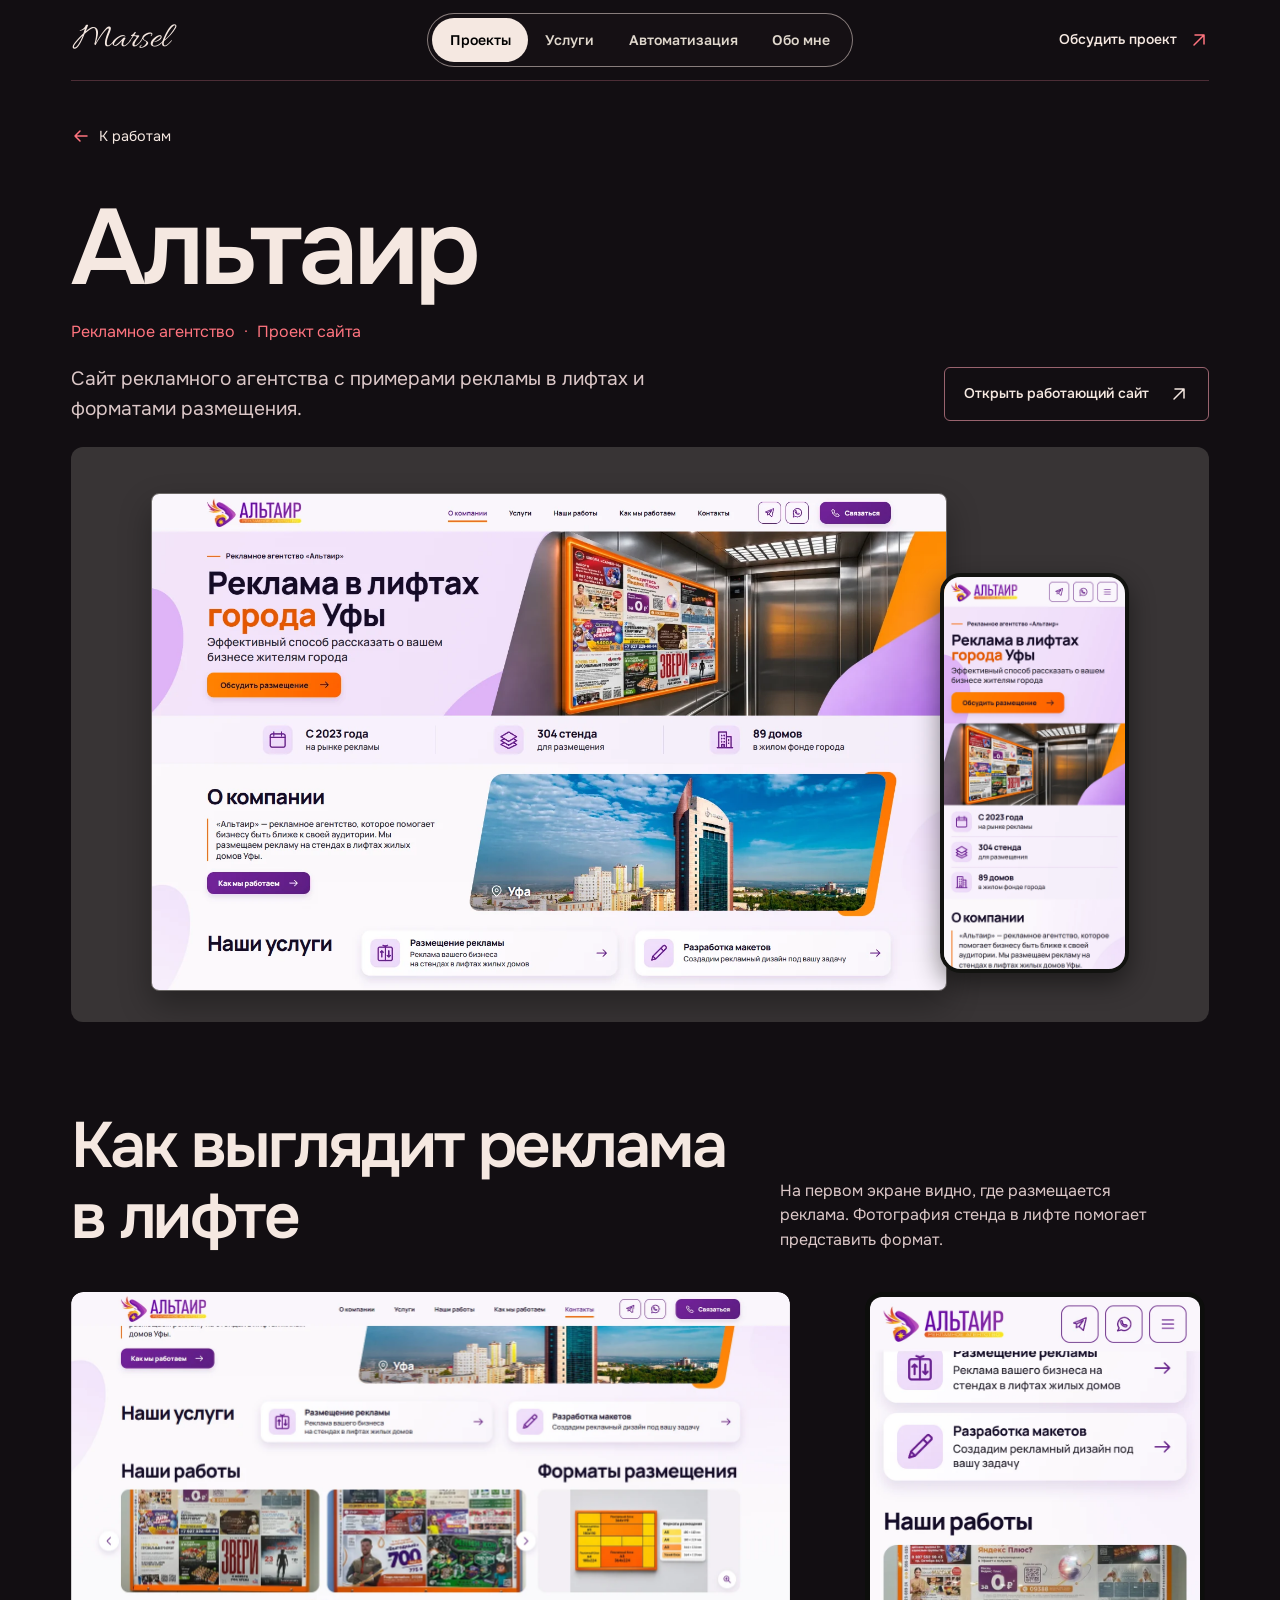
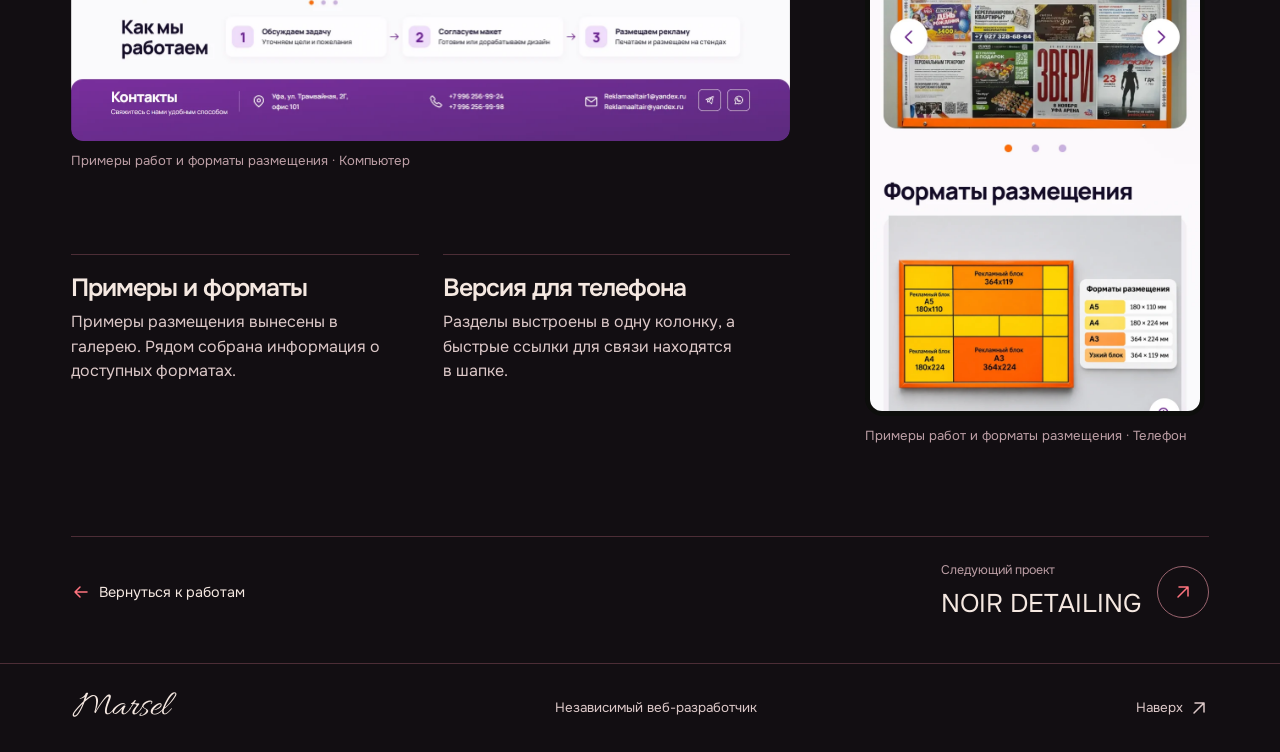
==== projects/altair/index.html @ 06cad4e3 "Publish Marsel site" ====
<!doctype html>
<html lang="ru" data-type="service">
<head>
  <meta charset="utf-8">
  <meta name="viewport" content="width=device-width, initial-scale=1">
  <title>Альтаир — проект Marsel</title>
  <meta name="description" content="Сайт рекламного агентства с примерами рекламы в лифтах и форматами размещения.">
  <meta name="theme-color" content="#120e12">
  <meta name="page-type" content="service">
  <meta name="site-kind" content="other">
  <meta property="og:type" content="website">
  <meta property="og:locale" content="ru_RU">
  <meta property="og:site_name" content="Marsel">
  <meta property="og:title" content="Альтаир — проект Marsel">
  <meta property="og:description" content="Сайт рекламного агентства с примерами рекламы в лифтах и форматами размещения.">
  <meta property="og:image" content="https://kitvkissssa-ops.github.io/marsel-site/media/altair-share.jpg">
  <meta property="og:image:width" content="1200">
  <meta property="og:image:height" content="750">
  <meta property="og:image:alt" content="Альтаир — главный экран сайта">
  <link rel="canonical" href="https://kitvkissssa-ops.github.io/marsel-site/projects/altair/"><meta property="og:url" content="https://kitvkissssa-ops.github.io/marsel-site/projects/altair/">
  <link rel="icon" type="image/svg+xml" href="../../favicon.svg">
  <link rel="preload" href="../../fonts/allura-marsel.woff2" as="font" type="font/woff2" crossorigin>
  <link rel="preload" href="../../fonts/onest-cyrillic.woff2" as="font" type="font/woff2" crossorigin>
  <link rel="stylesheet" href="../../styles.css">
  
  <script type="module" src="../../interaction.mjs"></script>
</head>
<body class="inner-page">
  
  <a class="skip" href="#main">К содержанию</a>
  <header class="site-header" id="top"><div class="wrap header-inner">
    <a class="brand" href="../../" translate="no">Marsel</a>
    <nav class="site-nav" id="site-nav" aria-label="Разделы сайта">
      <a href="../../#work" aria-current="location">Проекты</a><a href="../../#services">Услуги</a><a href="../../#automation">Автоматизация</a><a href="../../#about">Обо мне</a>
    </nav>
    <div class="header-actions"><a class="header-contact" href="https://t.me/mars_codex" target="_blank" rel="noopener noreferrer">Обсудить проект <svg viewBox="0 0 20 20" width="20" height="20" fill="none" stroke="currentColor" stroke-width="1.5" stroke-linecap="round" stroke-linejoin="round" aria-hidden="true"><path d="M5 15 15 5M6 5h9v9"/></svg></a></div>
  </div></header>
  <main class="project-page" id="main" tabindex="-1"><div class="wrap project-intro">
    <a class="text-link back-link" href="../../#altair"><svg viewBox="0 0 20 20" width="20" height="20" fill="none" stroke="currentColor" stroke-width="1.5" stroke-linecap="round" stroke-linejoin="round" aria-hidden="true"><path d="M16 10H4m5-5-5 5 5 5"/></svg> К работам</a>
    <div class="project-heading"><h1>Альтаир</h1><p>Рекламное агентство <span>·</span> Проект сайта</p></div>
    <div class="project-lede"><p>Сайт рекламного агентства с примерами рекламы в лифтах и форматами размещения.</p><a class="button button--outline" href="https://altair-preview-5y80oz63a-gpt-b7ef.vercel.app/" target="_blank" rel="noopener noreferrer">Открыть работающий сайт <svg viewBox="0 0 20 20" width="20" height="20" fill="none" stroke="currentColor" stroke-width="1.5" stroke-linecap="round" stroke-linejoin="round" aria-hidden="true"><path d="M5 15 15 5M6 5h9v9"/></svg></a></div>
    <div class="work-media work-media--inset project-cover" data-reveal>
    <div class="work-display"><div class="work-screen" data-project-screen="altair"><img src="../../media/altair-desktop.webp" srcset="../../media/altair-desktop-small.webp 720w, ../../media/altair-desktop.webp 1440w" sizes="(max-width: 620px) 80vw, (max-width: 960px) 68vw, 1040px" width="1440" height="900" alt="Альтаир — главный экран, версия для компьютера" fetchpriority="high" decoding="async"></div></div>
    <div class="work-phone"><img src="../../media/altair-mobile.webp" width="780" height="1688" alt="Альтаир — главный экран, версия для телефона" loading="lazy" decoding="async"></div>
  </div></div>
    <section class="wrap section case-body case-body--inset" aria-labelledby="case-title">
      <div class="case-story" data-reveal><h2 id="case-title">Как выглядит реклама в лифте</h2><p>На первом экране видно, где размещается реклама. Фотография стенда в лифте помогает представить формат.</p></div>
      <figure class="case-desktop" data-reveal><div class="case-image"><img src="../../media/altair-desktop-section.webp" width="1440" height="900" alt="Альтаир — примеры работ и форматы размещения, версия для компьютера" loading="lazy" decoding="async"></div><figcaption>Примеры работ и форматы размещения · Компьютер</figcaption></figure>
      <div class="case-notes"><div class="case-detail" data-reveal><h3>Примеры и форматы</h3><p>Примеры размещения вынесены в галерею. Рядом собрана информация о доступных форматах.</p></div><div class="case-detail" data-reveal><h3>Версия для телефона</h3><p>Разделы выстроены в одну колонку, а быстрые ссылки для связи находятся в шапке.</p></div></div>
      <figure class="case-phone" data-reveal><div class="case-image"><img src="../../media/altair-mobile-section.webp" width="780" height="1688" alt="Альтаир — примеры работ и форматы размещения, версия для телефона" loading="lazy" decoding="async"></div><figcaption>Примеры работ и форматы размещения · Телефон</figcaption></figure>
    </section>
    
    <div class="wrap project-nav"><a class="text-link" href="../../#altair"><svg viewBox="0 0 20 20" width="20" height="20" fill="none" stroke="currentColor" stroke-width="1.5" stroke-linecap="round" stroke-linejoin="round" aria-hidden="true"><path d="M16 10H4m5-5-5 5 5 5"/></svg> Вернуться к работам</a><a class="next-project" href="../noir-detailing/"><span><small>Следующий проект</small>NOIR DETAILING</span><span class="circle-icon"><svg viewBox="0 0 20 20" width="20" height="20" fill="none" stroke="currentColor" stroke-width="1.5" stroke-linecap="round" stroke-linejoin="round" aria-hidden="true"><path d="M5 15 15 5M6 5h9v9"/></svg></span></a></div>
    </main>
  <footer class="site-footer"><div class="wrap footer-inner"><a class="brand" href="../../" translate="no">Marsel</a><span>Независимый веб-разработчик</span><a href="#top">Наверх <svg viewBox="0 0 20 20" width="20" height="20" fill="none" stroke="currentColor" stroke-width="1.5" stroke-linecap="round" stroke-linejoin="round" aria-hidden="true"><path d="M5 15 15 5M6 5h9v9"/></svg></a></div></footer>
</body>
</html>
---- styles.css ----
@font-face {
  font-family: Onest;
  src: url('./fonts/onest-cyrillic.woff2') format('woff2');
  font-weight: 400 800;
  font-display: swap;
  unicode-range: U+0301, U+0400-045F, U+0490-0491, U+04B0-04B1, U+2116;
}
@font-face {
  font-family: Onest;
  src: url('./fonts/onest-latin.woff2') format('woff2');
  font-weight: 400 800;
  font-display: swap;
  unicode-range: U+0000-00FF, U+0131, U+0152-0153, U+02BB-02BC, U+02C6, U+02DA, U+02DC, U+0304, U+0308, U+0329, U+2000-206F, U+20A0-20BF, U+2113, U+2122, U+2191, U+2193, U+2212, U+2215, U+FEFF, U+FFFD;
}

@font-face {
  font-family: Allura;
  src: url('./fonts/allura-marsel.woff2') format('woff2');
  font-weight: 400;
  font-display: swap;
}

@font-face {
  font-family: 'Golos Text';
  src: url('./fonts/golos-text-cyrillic.woff2') format('woff2');
  font-weight: 400 700;
  font-display: swap;
  unicode-range: U+0301, U+0400-045F, U+0490-0491, U+04B0-04B1, U+2116;
}
@font-face {
  font-family: 'Golos Text';
  src: url('./fonts/golos-text-latin.woff2') format('woff2');
  font-weight: 400 700;
  font-display: swap;
  unicode-range: U+0000-00FF, U+0131, U+0152-0153, U+02BB-02BC, U+02C6, U+02DA, U+02DC, U+0304, U+0308, U+0329, U+2000-206F, U+20AC, U+2122, U+2191, U+2193, U+2212, U+2215, U+FEFF, U+FFFD;
}
@font-face {
  font-family: 'Golos Text';
  src: url('./fonts/golos-text-ruble.woff2') format('woff2');
  font-weight: 400 700;
  font-display: swap;
  unicode-range: U+20BD;
}

:root {
  color-scheme: dark;
  --ground: #120e12;
  --surface: #21131a;
  --ink: #f5e8e1;
  --muted: #dcc8c8;
  --quiet: #bd9fa6;
  --accent: #ff747f;
  --accent-light: #ffa0a7;
  --line: #4c2d36;
  --control-line: #99636e;
  --edge: clamp(20px, 5.56vw, 88px);
  --section: clamp(72px, 9vw, 144px);
  --radius: 12px;
  --ease: cubic-bezier(.18, .74, .24, 1);
  --heading: clamp(2.5rem, 6vw, 5.75rem);
  background: var(--ground);
  color: var(--ink);
  font: 400 100%/1.53 Onest, system-ui, sans-serif;
  scrollbar-color: #99636e var(--ground);
}

*, *::before, *::after { box-sizing: border-box; }
html { scroll-behavior: smooth; }
[id] { scroll-margin-top: 24px; }
body, h1, h2, h3, p, figure, ul, ol { margin: 0; }
img { display: block; width: 100%; height: auto; }
a { color: inherit; text-decoration: none; text-underline-offset: .24em; }
a, button, label, summary { -webkit-tap-highlight-color: #ff747f29; touch-action: manipulation; }
button { color: inherit; font: inherit; }
svg { flex: none; vertical-align: middle; }
h1, h2, h3 { line-height: 1.1; font-weight: 600; letter-spacing: -.04em; text-wrap: balance; }
h2 { font-size: var(--heading); }
p { text-wrap: pretty; }
::selection { background: var(--accent); color: var(--ground); }
:focus-visible { outline: 2px solid var(--accent); outline-offset: 5px; }
summary::-webkit-details-marker { display: none; }
summary { list-style: none; }
.wrap { width: min(100% - var(--edge) * 2, 1464px); margin-inline: auto; }
.section { padding-block: var(--section); }
.sr-only { position: absolute; width: 1px; height: 1px; margin: -1px; padding: 0; overflow: hidden; clip-path: inset(50%); white-space: nowrap; border: 0; }
.skip { position: fixed; top: 12px; left: 12px; z-index: 10; padding: 12px 16px; background: var(--accent); color: var(--ground); opacity: 0; pointer-events: none; transform: translateY(-150%); }
.skip:focus { opacity: 1; pointer-events: auto; transform: none; }

.site-header { position: relative; z-index: 2; }
.header-inner { min-height: 81px; display: grid; grid-template-columns: 1fr auto 1fr; align-items: center; gap: 24px; border-bottom: 1px solid var(--line); }
.brand, .signature { font-family: Allura, 'Segoe Script', cursive; font-weight: 400; line-height: 1; }
.brand { display: inline-flex; align-items: center; width: fit-content; min-height: 44px; padding-inline: 2px 6px; font-size: 2.25rem; white-space: nowrap; }
.site-nav { position: relative; isolation: isolate; display: flex; justify-self: center; max-width: 100%; padding: 4px; border: 1px solid #e7d7d28c; border-radius: 999px; background: #151014; font: 550 .875rem/1 'Golos Text', system-ui, sans-serif; }
.site-nav::before { content: ''; position: absolute; inset: 4px auto 4px 0; width: var(--slide-width, 0px); border-radius: inherit; background: var(--ink); pointer-events: none; transform: translateX(var(--slide-x, 0px)); }
.site-nav[data-sliding]::before { transition: transform .24s var(--ease), width .24s var(--ease); }
.site-nav a { position: relative; display: flex; align-items: center; justify-content: center; min-height: 44px; padding-inline: clamp(12px, 1.35vw, 20px); border-radius: 999px; color: var(--ink); white-space: nowrap; }
.site-nav[data-sliding] a { mix-blend-mode: difference; }
.site-nav:not([data-sliding]) a[aria-current] { color: var(--ground); background: var(--ink); }
.site-nav a:focus-visible { outline-offset: -2px; }
.text-link:hover, .footer-inner > a:last-child:hover { color: var(--accent); }
.header-actions { justify-self: end; display: flex; align-items: center; gap: 12px; }
.header-contact { display: inline-flex; align-items: center; gap: 12px; min-height: 44px; font-size: .875rem; font-weight: 550; white-space: nowrap; }
.header-contact svg { color: var(--accent); }
.header-contact:hover { text-decoration: underline; }

.button { display: inline-flex; min-height: 54px; justify-content: center; align-items: center; gap: 20px; padding: 12px 19px; border: 1px solid var(--control-line); border-radius: 6px; color: var(--ink); font-weight: 550; font-size: .875rem; text-align: center; cursor: pointer; transition: color .2s, border-color .2s, background-color .2s; }
.button svg { transition: transform .25s var(--ease); }
.button:hover svg { transform: translate(2px, -2px); }
.button--outline:hover { border-color: var(--accent); color: var(--accent); background: #ffffff06; }
.button--solid { background: var(--accent); color: var(--ground); border-color: var(--accent); }
.button--solid:hover { background: var(--accent-light); border-color: var(--accent-light); }

.section-head { display: grid; grid-template-columns: minmax(0, 1fr) minmax(0, 360px); gap: 24px 48px; align-items: end; margin-bottom: clamp(28px, 4.5vw, 64px); }
.section-head p { max-width: 43ch; color: var(--muted); padding-bottom: 4px; }
.work-card { min-width: 0; }
.work-frame { display: grid; gap: 24px; }
.work-media { position: relative; aspect-ratio: 1.98; overflow: clip; border-radius: var(--radius); background: #2c3025; }
.work-media--offset { background: #372d25; }
.work-media--inset { background: #383435; }
.work-display, .work-phone { position: absolute; overflow: hidden; border: 1px solid #f2f0e847; transition: transform .65s var(--ease); }
.work-display { width: 74%; top: 5%; left: 6%; border-radius: 8px; box-shadow: 0 14px 32px #0005; }
.work-screen { overflow: clip; }
.work-display img { transition: transform .65s var(--ease); }
.work-phone { width: 16.6%; top: 22%; right: 6%; border: clamp(2px, .38vw, 6px) solid #121310; border-radius: clamp(7px, 1.6vw, 24px); box-shadow: 0 10px 26px #0007; }
.work-media--offset .work-display { right: 6%; left: auto; }
.work-media--offset .work-phone { left: 6%; right: auto; top: 24%; }
.work-media--inset .work-display { width: 70%; left: 7%; top: 8%; }
.work-media--inset .work-phone { right: 7%; }
.work-info { display: grid; grid-template-columns: minmax(0, 1.3fr) minmax(0, 1fr) auto; gap: 24px; align-items: center; padding-top: 16px; border-top: 1px solid var(--line); }
.work-title { min-width: 0; }
.work-title h3 { font-size: clamp(2rem, 3.8vw, 4.2rem); margin-top: 4px; text-wrap: initial; }
.work-title p:first-child { font-size: .84rem; color: var(--quiet); }
.work-title p:first-child span, .project-heading p span { margin-inline: 5px; color: var(--accent); }
.work-summary { max-width: 42ch; color: var(--muted); }
.work-actions { display: grid; justify-items: end; gap: 4px; }
.work-actions .button, .work-case { min-height: 44px; gap: 8px; padding: 8px 12px; font-size: .84rem; white-space: nowrap; }
.work-actions .button { border-radius: 999px; }
.work-case { display: inline-flex; align-items: center; color: var(--muted); }
.work-actions svg { width: 16px; height: 16px; }
@media (hover: hover) and (pointer: fine) {
  .work-window:hover .work-display img { transform: scale(1.024); }
  .work-case:hover { color: var(--accent); text-decoration: underline; }
}
.circle-icon { display: grid; place-items: center; width: 52px; height: 52px; flex: none; border: 1px solid var(--control-line); border-radius: 50%; color: var(--accent); transition: background-color .22s, color .22s, border-color .22s; }
.next-project:hover .circle-icon { background: var(--accent); border-color: var(--accent); color: var(--ground); }

.work .work-media { background: none; border-radius: 0; aspect-ratio: 2 / 1; }
.work .work-display { width: 80%; inset: 0 auto auto 0; border: 1px solid var(--control-line); border-radius: 0; box-shadow: none; }
.work .work-phone { width: 17%; top: 15%; right: 2%; box-shadow: none; border-color: var(--surface); }
.work-display--single, .work .work-display--single { position: relative; inset: auto; width: 100%; }
.work-display--single img { width: 100%; height: auto; }
.work .work-media--offset .work-display { left: auto; right: 0; }
.work .work-media--offset .work-phone { left: 2%; right: auto; }
.work .work-media--inset .work-display { width: 78%; left: 4%; top: 0; }
.work .work-media--inset .work-phone { top: 18%; right: 0; }

.editorial-title {
  font-family: var(--display-serif, Georgia, serif);
  font-weight: 500;
  font-size: clamp(3rem, 6.6vw, 6rem);
  line-height: 1;
  letter-spacing: -.035em;
}

.about { background: linear-gradient(var(--surface), var(--ground)); padding-block: clamp(56px, 7.5vw, 108px); }
.about-inner { display: grid; grid-template-columns: minmax(0, 1.1fr) minmax(0, 1fr); gap: clamp(32px, 7vw, 104px); align-items: start; }
.about-inner .editorial-title { max-width: 12ch; }
.about-copy p:first-child { font-size: clamp(1.15rem, 1.85vw, 1.65rem); line-height: 1.44; letter-spacing: -.02em; }
.about-copy p + p { margin-top: 16px; max-width: 60ch; color: var(--muted); }

.automation { padding-block: clamp(36px, 5vw, 72px); border-top: 1px solid var(--line); }
.automation .section-head { align-items: center; margin-bottom: clamp(24px, 3vw, 40px); }
.automation .editorial-title { font-size: clamp(2.5rem, 4.6vw, 4.5rem); }
.automation-flow { display: grid; grid-template-columns: repeat(3, minmax(0, 1fr)); padding: 0; list-style: none; border: 1px solid var(--line); border-radius: var(--radius); background: #181116; }
.automation-flow li { position: relative; display: grid; align-content: start; gap: 20px; padding: clamp(20px, 3vw, 40px); }
.automation-flow li + li { border-inline-start: 1px solid var(--line); }
.automation-flow li:nth-child(2) { background: #28151d; }
.automation-flow h3 { font-size: clamp(1.2rem, 1.75vw, 1.6rem); line-height: 1.18; letter-spacing: -.025em; text-wrap: initial; }
.automation-flow p { max-width: 32ch; margin-top: 8px; color: var(--muted); font-size: .9375rem; line-height: 1.55; }
.automation-icon { display: grid; place-items: center; width: 44px; height: 44px; border: 1px solid var(--control-line); border-radius: 50%; color: var(--accent); }
.automation-flow li:nth-child(2) .automation-icon { color: var(--ground); background: var(--accent); border-color: var(--accent); }
.automation-next { position: absolute; z-index: 1; top: 50%; right: -16px; display: grid; place-items: center; width: 32px; height: 32px; border: 1px solid var(--line); border-radius: 50%; background: var(--ground); color: var(--accent); transform: translateY(-50%); }
.automation-next svg { width: 16px; height: 16px; }
.automation .button { margin-top: 24px; border-radius: 999px; }
.services { font-family: 'Golos Text', system-ui, sans-serif; line-height: 1.55; }
.services .section-head { margin-bottom: clamp(24px, 3.4vw, 48px); }
.services .editorial-title { font-family: inherit; font-size: clamp(2.35rem, 5vw, 4.5rem); font-weight: 650; line-height: 1.08; letter-spacing: -.04em; }
.plans { border-top: 1px solid var(--control-line); }
.plan {
  display: grid;
  grid-template-columns: minmax(0, 1.05fr) minmax(0, 1.25fr) minmax(200px, .7fr);
  grid-template-areas: 'head includes offer';
  align-items: start;
  gap: clamp(24px, 3.4vw, 48px);
  padding-block: clamp(28px, 3vw, 44px);
  border-bottom: 1px solid var(--line);
}
.plan-head { grid-area: head; }
.plan-head h3 { font-size: clamp(1.5rem, 2.25vw, 2.125rem); font-weight: 650; max-width: 20ch; line-height: 1.16; letter-spacing: -.025em; }
.plan-head p { max-width: 46ch; margin-top: 8px; color: var(--muted); }
.plan-offer { grid-area: offer; display: grid; gap: 16px; }
.plan-price { font-size: clamp(1.875rem, 3.2vw, 3.25rem); font-weight: 650; line-height: 1.12; letter-spacing: -.04em; font-variant-numeric: tabular-nums; white-space: nowrap; }
.plan-price span { font-size: .875rem; font-weight: 500; color: var(--muted); letter-spacing: 0; }
.plan-includes { grid-area: includes; display: grid; grid-template-columns: repeat(2, minmax(0, 1fr)); gap: 8px 24px; list-style: none; padding: 0; }
.plan li { display: flex; align-items: start; gap: 8px; color: var(--muted); }
.plan li svg { flex: 0 0 14px; width: 14px; height: 14px; margin-top: 5px; color: var(--accent); }
.plan .button { min-height: 48px; justify-content: space-between; gap: 8px; padding: 8px 16px; border-radius: 999px; font-size: .875rem; font-weight: 600; line-height: 1.25; }
.plan .button svg { flex: 0 0 16px; width: 16px; height: 16px; }
.plan--custom .plan-head h3 { max-width: 24ch; }
.plan--custom .plan-includes { display: block; max-width: 38ch; color: var(--muted); }
.plan-custom-price { font-size: 1.125rem; font-weight: 650; line-height: 1.3; }
.terms { display: grid; grid-template-columns: minmax(0, 1fr) minmax(0, 2.5fr); gap: 24px; padding-top: 32px; }
.terms h3 { font-size: 1.125rem; font-weight: 650; line-height: 1.3; }
.terms ul { display: grid; grid-template-columns: repeat(2, minmax(0, 1fr)); gap: 8px 32px; padding-left: 1.1em; color: var(--muted); font-size: .9375rem; }
.terms li::marker { color: var(--accent); }

.process { display: grid; grid-template-columns: minmax(0, .86fr) minmax(0, 1.5fr); align-items: start; gap: clamp(32px, 6vw, 88px); border-top: 1px solid var(--line); }
.process .editorial-title { max-width: 12ch; font-size: clamp(2.75rem, 5.4vw, 5rem); }
.steps { padding: 0; list-style: none; border-top: 1px solid var(--control-line); }
.steps li { display: grid; grid-template-columns: 2rem minmax(0, .9fr) minmax(0, 1.25fr); align-items: start; gap: 16px; padding-block: 24px; border-bottom: 1px solid var(--line); }
.step-index { color: var(--accent); font: 500 1.5rem/1 var(--display-serif, Georgia, serif); }
.steps h3 { font-size: clamp(1.05rem, 1.65vw, 1.5rem); letter-spacing: -.025em; }
.steps p { max-width: 43ch; color: var(--muted); font-size: .94rem; }

.contact { background: radial-gradient(ellipse at 78% 94%, #421a27, transparent 62%), var(--surface); color: var(--ink); padding-block: clamp(64px, 10vw, 144px); border-block: 1px solid var(--line); }
.contact-inner { display: grid; grid-template-columns: minmax(0, 1.45fr) minmax(0, 1fr); gap: 32px; align-items: end; }
.contact .editorial-title { font-size: clamp(3.2rem, 8vw, 7.5rem); }
.contact-copy p { max-width: 42ch; font-size: clamp(1rem, 1.45vw, 1.2rem); color: var(--muted); }
.contact-button { display: flex; justify-content: space-between; width: min(100%, 440px); min-height: clamp(72px, 6vw, 88px); margin-top: 24px; padding-inline: clamp(20px, 2vw, 28px); border-radius: 999px; border-color: #df5267; background: #971d35; color: #fff4f0; font-size: clamp(1rem, 1.5vw, 1.2rem); text-align: left; }
.contact-button svg { width: 25px; height: 25px; }
.contact-handle { display: block; font-size: .82rem; font-weight: 400; }
@media (hover: hover) and (pointer: fine) {
  .contact-button:hover { background: #ac243d; border-color: #ff8691; }
}

.footer-inner { display: flex; justify-content: space-between; align-items: center; gap: 24px; min-height: 88px; color: var(--muted); font-size: .84rem; }
.footer-inner .brand { color: var(--ink); }
.footer-inner > a:last-child { display: inline-flex; align-items: center; min-height: 44px; gap: 6px; white-space: nowrap; }

.project-intro { padding-top: clamp(16px, 2.6vw, 38px); }
.text-link { display: inline-flex; align-items: center; gap: 8px; min-height: 44px; font-size: .9rem; }
.text-link svg { color: var(--accent); }
.project-heading { margin-top: clamp(16px, 2.5vw, 36px); }
.project-heading h1 { font-size: clamp(2.5rem, 8.35vw, 8.1rem); text-wrap: initial; }
.project-heading p { color: var(--accent); margin-top: 12px; }
.project-lede { display: flex; justify-content: space-between; align-items: center; gap: 16px; margin: 20px 0 24px; }
.project-lede p { max-width: 54ch; color: var(--muted); font-size: clamp(1rem, 1.5vw, 1.22rem); }
.project-lede .button { flex: none; }
.project-page figcaption { color: var(--quiet); margin-top: 10px; font-size: .82rem; }
.case-body { display: grid; grid-template-columns: minmax(0, 1.65fr) minmax(0, .8fr); gap: 40px clamp(20px, 5.5vw, 80px); align-items: start; padding-block: clamp(56px, 7vw, 104px); }
.case-story { grid-column: 1 / -1; display: grid; grid-template-columns: 1fr minmax(0, .65fr); align-items: end; gap: 20px 48px; }
.case-story h2 { font-size: clamp(2rem, 5vw, 5rem); text-wrap: initial; }
.case-story p { max-width: 49ch; color: var(--muted); }
.case-desktop { grid-area: 2 / 1; }
.case-desktop img, .case-phone img { border-radius: var(--radius); }
.case-notes { grid-area: 3 / 1; display: grid; grid-template-columns: repeat(2, minmax(0, 1fr)); gap: 24px; }
.case-detail { border-top: 1px solid var(--line); padding-block: 20px; }
.case-detail h3 { font-size: clamp(1.15rem, 2.2vw, 1.55rem); }
.case-detail p { color: var(--muted); margin-top: 8px; max-width: 65ch; }
.case-phone { grid-area: 2 / 2 / span 2; max-width: 340px; width: 100%; justify-self: center; }
.case-phone > div { padding: 5px; border-radius: 18px; background: #0d0e0c; }
@media (min-width: 721px) {
  .case-body--offset { grid-template-columns: minmax(0, .8fr) minmax(0, 1.65fr); }
  .case-body--offset .case-desktop { grid-column: 2; }
  .case-body--offset .case-notes { grid-column: 2; }
  .case-body--offset .case-phone { grid-column: 1; }
}
.live { border-top: 1px solid var(--line); padding-block: clamp(40px, 5vw, 72px); }
.live h2 { font-size: clamp(2rem, 5vw, 4.5rem); }
.live > p { margin-block: 16px 22px; color: var(--muted); max-width: 60ch; }
.live-details { interpolate-size: allow-keywords; }
.live-details .live-hide, .live-details[open] .live-show { display: none; }
.live-details[open] .live-hide { display: inline; }
.live-details[open] summary svg { rotate: 180deg; }
.live-frame iframe { display: block; width: 100%; height: min(76svh, 760px); min-height: 380px; border: 1px solid var(--line); border-radius: var(--radius); background: var(--surface); }
.live-frame { padding-top: 20px; }
.live-details::details-content { block-size: 0; opacity: 0; overflow: clip; transition: block-size .4s var(--ease), opacity .28s, content-visibility .4s allow-discrete; }
.live-details[open]::details-content { block-size: auto; opacity: 1; }
.project-nav { padding-block: 24px 40px; display: flex; justify-content: space-between; align-items: center; gap: 24px; border-top: 1px solid var(--line); }
.next-project { display: flex; align-items: center; gap: 16px; font-size: clamp(1rem, 2.3vw, 1.6rem); }
.next-project small { display: block; color: var(--quiet); font-size: .78rem; margin-bottom: 4px; }
.inner-page .site-footer { border-top: 1px solid var(--line); }

@media (prefers-reduced-motion: no-preference) {
  .js-reveal [data-reveal]:not(.is-visible):not(:focus-within) { opacity: .86; transform: translateY(16px); }
  .js-reveal [data-reveal] { transition: opacity .6s var(--ease), transform .7s var(--ease); }
  .js-reveal :is(.work-media, .case-image) { clip-path: inset(0 round var(--radius)); transition: clip-path .74s var(--ease), transform .74s var(--ease), opacity .48s; }
  .js-reveal .work-media:not(.is-visible), .js-reveal [data-reveal]:not(.is-visible) > .case-image { clip-path: inset(0 0 12% 0 round var(--radius)); }
  .js-reveal .project-intro .project-cover { opacity: 1; transform: none; clip-path: none; }
  .js-reveal .work .work-media:not(.is-visible) { clip-path: inset(0 0 12%); }
  .js-reveal .work .work-media.is-visible { clip-path: inset(0); }
  @view-transition { navigation: auto; }
  ::view-transition-old(root) { animation-duration: .22s; }
  ::view-transition-new(root) { animation-duration: .35s; }
  ::view-transition-group(project-screen) { animation-duration: .48s; animation-timing-function: var(--ease); }
  ::view-transition-image-pair(project-screen) { isolation: auto; }
}

@media (max-width: 960px) {
  .header-inner { gap: 12px; }
  .site-nav a { padding-inline: 10px; }
  .section-head { grid-template-columns: minmax(0, 1fr) minmax(0, 285px); }
  .plan { grid-template-columns: minmax(0, 1fr) minmax(184px, .5fr); grid-template-areas: 'head offer' 'includes includes'; }
  .process { grid-template-columns: minmax(0, 1fr); }
  .process .editorial-title { max-width: none; }
}

@media (max-width: 720px) {
  .header-inner { min-height: 70px; grid-template-columns: minmax(0, 1fr) auto; gap: 4px 12px; padding-block: 8px 12px; }
  .header-actions { grid-column: 2; grid-row: 1; }
  .site-nav { grid-column: 1 / -1; grid-row: 2; width: fit-content; font-size: .8125rem; }
  .site-nav a { padding-inline: clamp(7px, 2.25vw, 16px); }
  .section-head { grid-template-columns: 1fr; gap: 12px; }
  .work-frame { gap: 12px; }
  .work-media { aspect-ratio: 1.62; }
  .work-display { top: 11%; width: 78%; left: 5%; }
  .work-phone { width: 22%; right: 5%; top: 22%; }
  .work-media--offset .work-display { right: 5%; }
  .work-media--offset .work-phone { left: 5%; }
  .work-media--inset .work-display { width: 78%; left: 5%; }
  .work-media--inset .work-phone { right: 5%; }
  .work .work-media { aspect-ratio: 1.65; }
  .work .work-display, .work .work-media--inset .work-display { width: 83%; top: 0; left: 0; }
  .work .work-phone, .work .work-media--inset .work-phone { width: 22%; top: 17%; right: 0; }
  .work .work-media--offset .work-display { width: 83%; top: 0; right: 0; left: auto; }
  .work .work-media--offset .work-phone { top: 17%; left: 0; }
  .work-title p:first-child { font-size: .76rem; }
  .work-summary { font-size: .92rem; }
  .circle-icon { width: 44px; height: 44px; }
  .about-inner { grid-template-columns: 1fr; gap: 24px; }
  .plan { grid-template-columns: minmax(0, 1fr); grid-template-areas: 'head' 'offer' 'includes'; gap: 20px; }
  .plan-head h3 { max-width: 23ch; }
  .plan-offer { grid-template-columns: minmax(0, 1fr) auto; align-items: center; gap: 12px; }
  .plan .button { padding-inline: 12px; }
  .terms { grid-template-columns: minmax(0, 1fr); gap: 12px; }
  .terms ul { grid-template-columns: minmax(0, 1fr); }
  .steps li { grid-template-columns: 1.75rem minmax(0, 1fr); gap: 8px 12px; padding-block: 16px; }
  .steps h3 { font-size: 1.15rem; }
  .steps p { grid-column: 2; }
  .contact-inner { grid-template-columns: 1fr; gap: 24px; }
  .footer-inner { min-height: 76px; gap: 12px; }
  .footer-inner > span { display: none; }
  .project-lede { flex-direction: column; align-items: start; }
  .case-body, .case-story { grid-template-columns: 1fr; }
  .case-body { row-gap: 24px; }
  .case-body > * { grid-area: auto; }
  .case-notes { grid-template-columns: 1fr; gap: 0; }
  .case-detail { padding-block: 16px; }
  .case-phone { max-width: 300px; }
  .project-nav { align-items: start; flex-direction: column; }
  .next-project { width: 100%; justify-content: space-between; }
}

@media (max-width: 420px) {
  .header-contact { font-size: .76rem; gap: 3px; }
  .header-contact svg { width: 16px; height: 16px; }
  .header-actions { gap: 8px; }
  .brand { font-size: 2rem; }
}

@media (max-width: 720px) {
  .automation-flow { grid-template-columns: minmax(0, 1fr); }
  .automation-flow li { grid-template-columns: auto minmax(0, 1fr); align-items: start; gap: 16px; padding: 24px 16px; }
  .automation-flow li + li { border-inline-start: 0; border-block-start: 1px solid var(--line); }
  .automation-next { top: auto; right: auto; bottom: -12px; left: 26px; width: 24px; height: 24px; transform: rotate(90deg); }
  .automation-next svg { width: 14px; height: 14px; }
}

@media (max-width: 520px) {
  .plan-includes { grid-template-columns: minmax(0, 1fr); }
}

@media (max-width: 375px) {
  .plan-offer { grid-template-columns: minmax(0, 1fr); }
  .site-nav { font-size: .75rem; }
  .site-nav a { padding-inline: 4px; }
}

@media (max-width: 345px) {
  .header-contact { display: none; }
}

@media (forced-colors: active) {
  .site-nav[data-sliding] a { mix-blend-mode: normal; }
  .site-nav a[aria-current] { text-decoration: underline; }
}

@media (prefers-reduced-motion: reduce) {
  html { scroll-behavior: auto; }
  .site-nav[data-sliding]::before { transition: none; }
  *, *::before, *::after, ::details-content { animation-duration: .01ms !important; transition-duration: .01ms !important; }
}
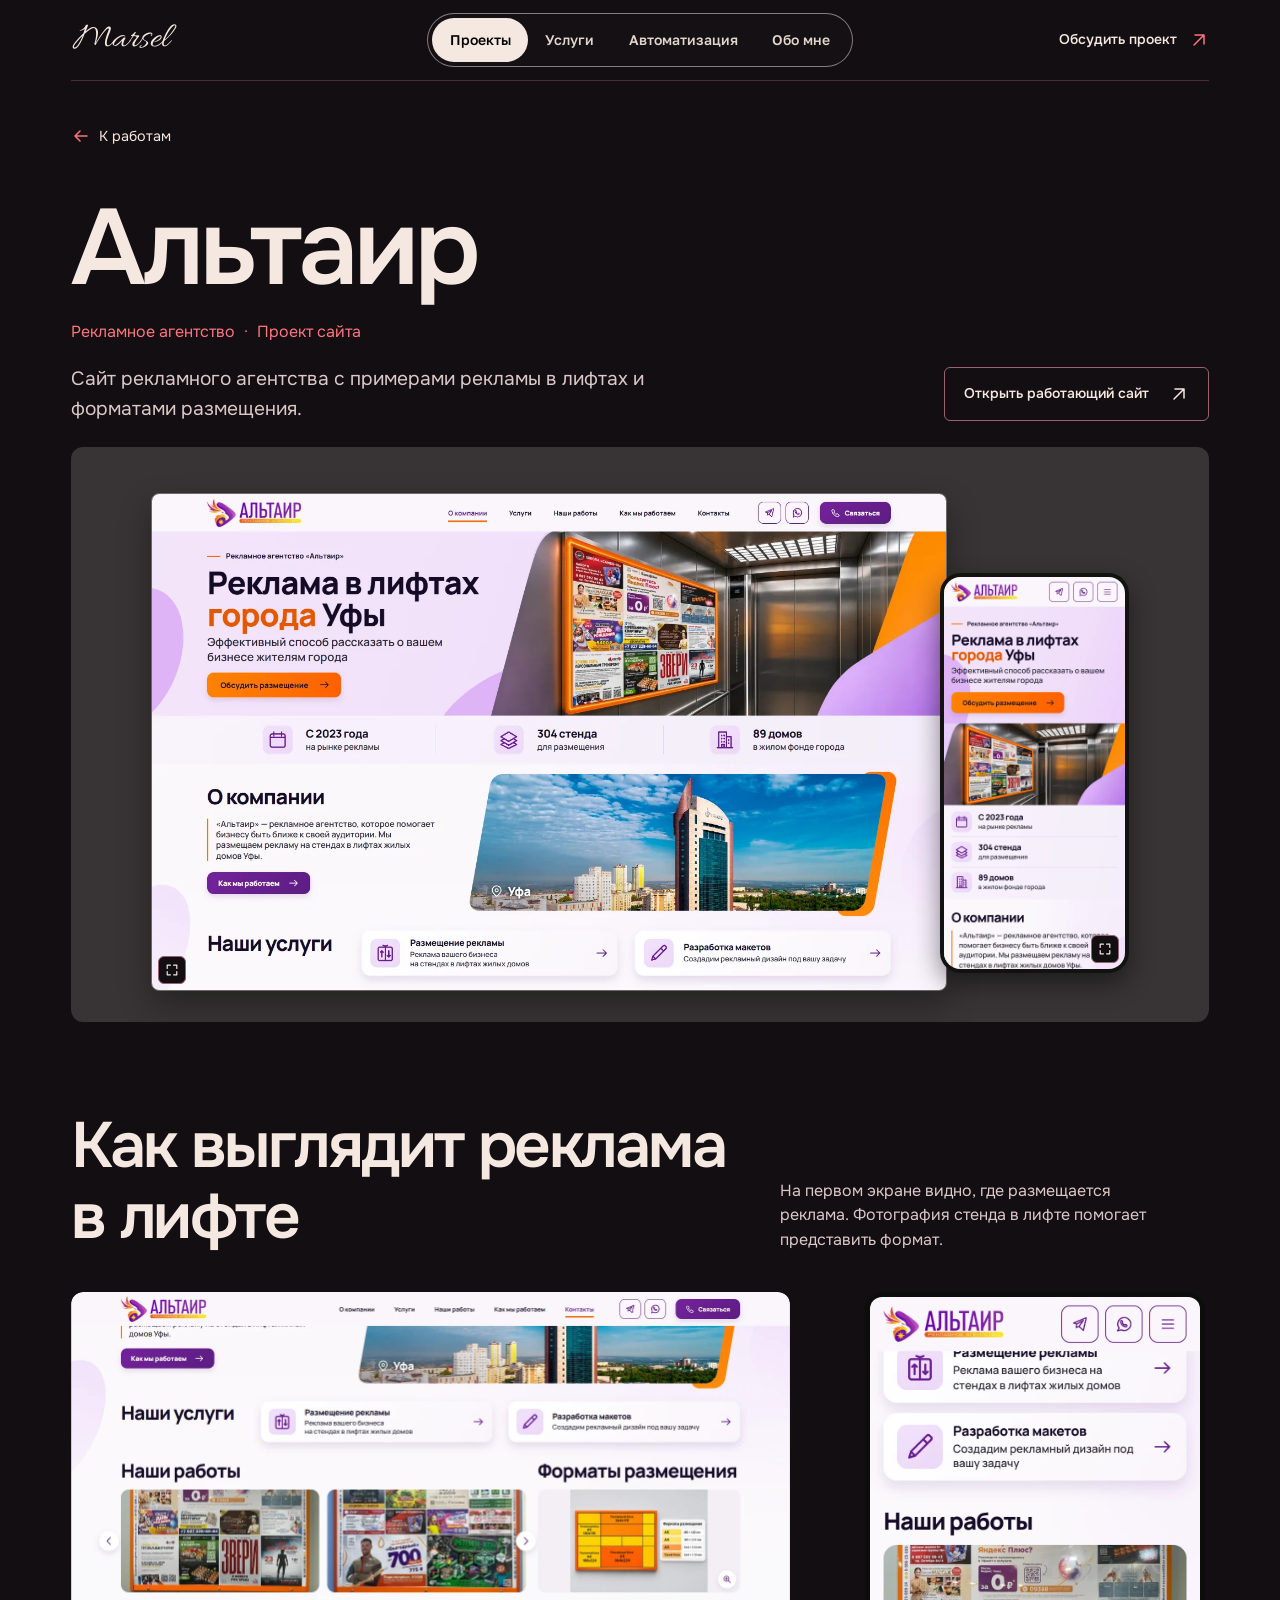
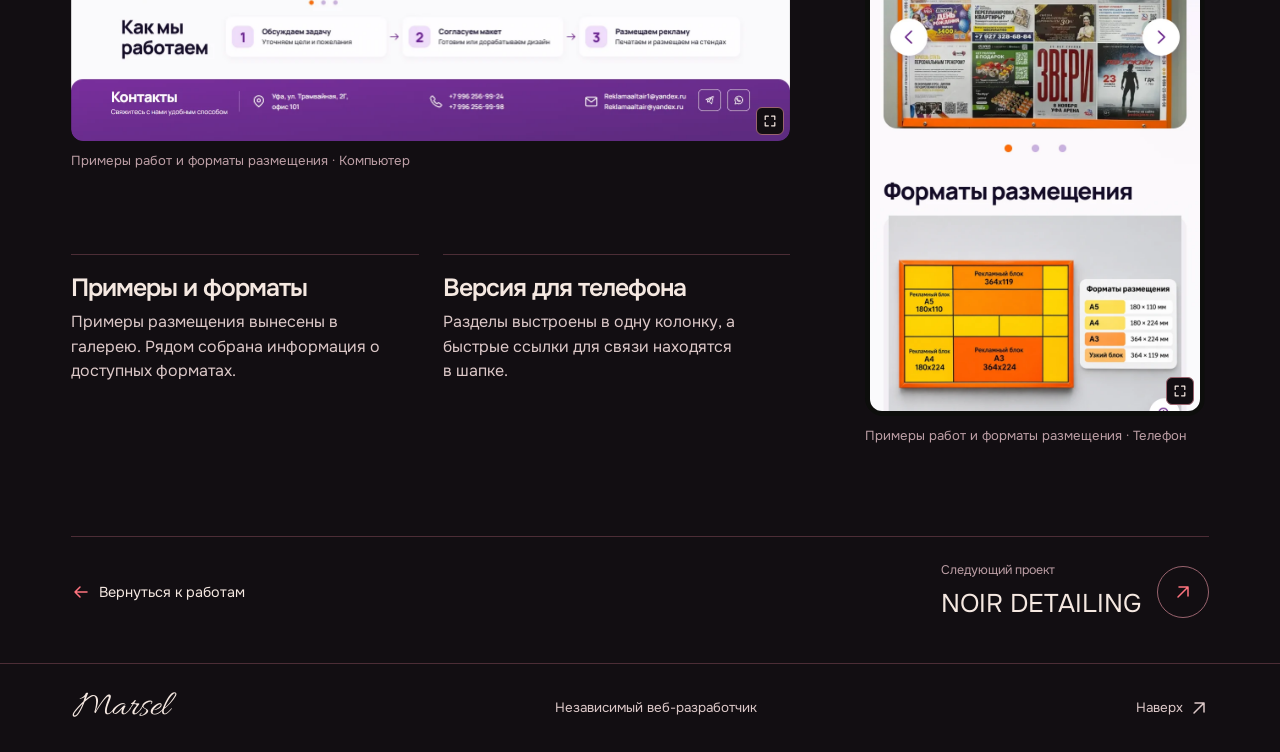
==== commit 394bec60: "Publish Marsel site" ====
--- a/projects/altair/index.html
+++ b/projects/altair/index.html
@@ -40,17 +40,33 @@
     <div class="project-heading"><h1>Альтаир</h1><p>Рекламное агентство <span>·</span> Проект сайта</p></div>
     <div class="project-lede"><p>Сайт рекламного агентства с примерами рекламы в лифтах и форматами размещения.</p><a class="button button--outline" href="https://altair-preview-5y80oz63a-gpt-b7ef.vercel.app/" target="_blank" rel="noopener noreferrer">Открыть работающий сайт <svg viewBox="0 0 20 20" width="20" height="20" fill="none" stroke="currentColor" stroke-width="1.5" stroke-linecap="round" stroke-linejoin="round" aria-hidden="true"><path d="M5 15 15 5M6 5h9v9"/></svg></a></div>
     <div class="work-media work-media--inset project-cover" data-reveal>
-    <div class="work-display"><div class="work-screen" data-project-screen="altair"><img src="../../media/altair-desktop.webp" srcset="../../media/altair-desktop-small.webp 720w, ../../media/altair-desktop.webp 1440w" sizes="(max-width: 620px) 80vw, (max-width: 960px) 68vw, 1040px" width="1440" height="900" alt="Альтаир — главный экран, версия для компьютера" fetchpriority="high" decoding="async"></div></div>
-    <div class="work-phone"><img src="../../media/altair-mobile.webp" width="780" height="1688" alt="Альтаир — главный экран, версия для телефона" loading="lazy" decoding="async"></div>
+    <div class="work-display"><div class="work-screen" data-project-screen="altair"><a class="case-zoom" href="../../media/altair-desktop.webp" aria-haspopup="dialog" aria-label="Увеличить: Альтаир — главный экран, версия для компьютера">
+    <img src="../../media/altair-desktop.webp" srcset="../../media/altair-desktop-small.webp 720w, ../../media/altair-desktop.webp 1440w" sizes="(max-width: 620px) 80vw, (max-width: 960px) 68vw, 1040px" width="1440" height="900" alt="Альтаир — главный экран, версия для компьютера" fetchpriority="high" decoding="async"><span class="case-zoom-icon"><svg viewBox="0 0 20 20" width="20" height="20" fill="none" stroke="currentColor" stroke-width="1.5" stroke-linecap="round" stroke-linejoin="round" aria-hidden="true"><path d="M8 4H4v4m8-4h4v4M4 12v4h4m8-4v4h-4"/></svg></span>
+  </a></div></div>
+    <div class="work-phone"><a class="case-zoom" href="../../media/altair-mobile.webp" aria-haspopup="dialog" aria-label="Увеличить: Альтаир — главный экран, версия для телефона">
+    <img src="../../media/altair-mobile.webp" width="780" height="1688" alt="Альтаир — главный экран, версия для телефона" loading="lazy" decoding="async"><span class="case-zoom-icon"><svg viewBox="0 0 20 20" width="20" height="20" fill="none" stroke="currentColor" stroke-width="1.5" stroke-linecap="round" stroke-linejoin="round" aria-hidden="true"><path d="M8 4H4v4m8-4h4v4M4 12v4h4m8-4v4h-4"/></svg></span>
+  </a></div>
   </div></div>
     <section class="wrap section case-body case-body--inset" aria-labelledby="case-title">
       <div class="case-story" data-reveal><h2 id="case-title">Как выглядит реклама в лифте</h2><p>На первом экране видно, где размещается реклама. Фотография стенда в лифте помогает представить формат.</p></div>
-      <figure class="case-desktop" data-reveal><div class="case-image"><img src="../../media/altair-desktop-section.webp" width="1440" height="900" alt="Альтаир — примеры работ и форматы размещения, версия для компьютера" loading="lazy" decoding="async"></div><figcaption>Примеры работ и форматы размещения · Компьютер</figcaption></figure>
+      <figure class="case-desktop" data-reveal><div class="case-image"><a class="case-zoom" href="../../media/altair-desktop-section.webp" aria-haspopup="dialog" aria-label="Увеличить: Альтаир — примеры работ и форматы размещения, версия для компьютера">
+    <img src="../../media/altair-desktop-section.webp" width="1440" height="900" alt="Альтаир — примеры работ и форматы размещения, версия для компьютера" loading="lazy" decoding="async"><span class="case-zoom-icon"><svg viewBox="0 0 20 20" width="20" height="20" fill="none" stroke="currentColor" stroke-width="1.5" stroke-linecap="round" stroke-linejoin="round" aria-hidden="true"><path d="M8 4H4v4m8-4h4v4M4 12v4h4m8-4v4h-4"/></svg></span>
+  </a></div><figcaption>Примеры работ и форматы размещения · Компьютер</figcaption></figure>
       <div class="case-notes"><div class="case-detail" data-reveal><h3>Примеры и форматы</h3><p>Примеры размещения вынесены в галерею. Рядом собрана информация о доступных форматах.</p></div><div class="case-detail" data-reveal><h3>Версия для телефона</h3><p>Разделы выстроены в одну колонку, а быстрые ссылки для связи находятся в шапке.</p></div></div>
-      <figure class="case-phone" data-reveal><div class="case-image"><img src="../../media/altair-mobile-section.webp" width="780" height="1688" alt="Альтаир — примеры работ и форматы размещения, версия для телефона" loading="lazy" decoding="async"></div><figcaption>Примеры работ и форматы размещения · Телефон</figcaption></figure>
+      <figure class="case-phone" data-reveal><div class="case-image"><a class="case-zoom" href="../../media/altair-mobile-section.webp" aria-haspopup="dialog" aria-label="Увеличить: Альтаир — примеры работ и форматы размещения, версия для телефона">
+    <img src="../../media/altair-mobile-section.webp" width="780" height="1688" alt="Альтаир — примеры работ и форматы размещения, версия для телефона" loading="lazy" decoding="async"><span class="case-zoom-icon"><svg viewBox="0 0 20 20" width="20" height="20" fill="none" stroke="currentColor" stroke-width="1.5" stroke-linecap="round" stroke-linejoin="round" aria-hidden="true"><path d="M8 4H4v4m8-4h4v4M4 12v4h4m8-4v4h-4"/></svg></span>
+  </a></div><figcaption>Примеры работ и форматы размещения · Телефон</figcaption></figure>
     </section>
     
     <div class="wrap project-nav"><a class="text-link" href="../../#altair"><svg viewBox="0 0 20 20" width="20" height="20" fill="none" stroke="currentColor" stroke-width="1.5" stroke-linecap="round" stroke-linejoin="round" aria-hidden="true"><path d="M16 10H4m5-5-5 5 5 5"/></svg> Вернуться к работам</a><a class="next-project" href="../noir-detailing/"><span><small>Следующий проект</small>NOIR DETAILING</span><span class="circle-icon"><svg viewBox="0 0 20 20" width="20" height="20" fill="none" stroke="currentColor" stroke-width="1.5" stroke-linecap="round" stroke-linejoin="round" aria-hidden="true"><path d="M5 15 15 5M6 5h9v9"/></svg></span></a></div>
+    <dialog class="case-lightbox" aria-labelledby="case-lightbox-title">
+    <div class="case-lightbox-bar">
+      <h2 id="case-lightbox-title">Скриншот проекта</h2>
+      <button class="case-lightbox-scale" type="button" aria-label="Исходный масштаб" aria-pressed="false">1:1</button>
+      <form method="dialog"><button class="case-lightbox-close" aria-label="Закрыть просмотр" autofocus><svg viewBox="0 0 20 20" width="20" height="20" fill="none" stroke="currentColor" stroke-width="1.5" stroke-linecap="round" stroke-linejoin="round" aria-hidden="true"><path d="m5 5 10 10M15 5 5 15"/></svg></button></form>
+    </div>
+    <div class="case-lightbox-scroll" tabindex="0" role="region" aria-label="Область просмотра скриншота"><img alt=""></div>
+  </dialog>
     </main>
   <footer class="site-footer"><div class="wrap footer-inner"><a class="brand" href="../../" translate="no">Marsel</a><span>Независимый веб-разработчик</span><a href="#top">Наверх <svg viewBox="0 0 20 20" width="20" height="20" fill="none" stroke="currentColor" stroke-width="1.5" stroke-linecap="round" stroke-linejoin="round" aria-hidden="true"><path d="M5 15 15 5M6 5h9v9"/></svg></a></div></footer>
 </body>
--- a/styles.css
+++ b/styles.css
@@ -162,7 +162,7 @@
   letter-spacing: -.035em;
 }
 
-.about { background: linear-gradient(var(--surface), var(--ground)); padding-block: clamp(56px, 7.5vw, 108px); }
+.about { background: linear-gradient(var(--surface), var(--ground)); padding-block: clamp(56px, 7.5vw, 108px) clamp(24px, 3.6vw, 48px); }
 .about-inner { display: grid; grid-template-columns: minmax(0, 1.1fr) minmax(0, 1fr); gap: clamp(32px, 7vw, 104px); align-items: start; }
 .about-inner .editorial-title { max-width: 12ch; }
 .about-copy p:first-child { font-size: clamp(1.15rem, 1.85vw, 1.65rem); line-height: 1.44; letter-spacing: -.02em; }
@@ -259,6 +259,66 @@
 .case-detail p { color: var(--muted); margin-top: 8px; max-width: 65ch; }
 .case-phone { grid-area: 2 / 2 / span 2; max-width: 340px; width: 100%; justify-self: center; }
 .case-phone > div { padding: 5px; border-radius: 18px; background: #0d0e0c; }
+
+.case-zoom { position: relative; display: block; cursor: zoom-in; }
+.case-zoom:focus-visible { outline-offset: -3px; }
+.case-zoom-icon {
+  position: absolute;
+  inset: auto 6px 6px auto;
+  display: grid;
+  place-items: center;
+  width: 28px;
+  height: 28px;
+  border: 1px solid var(--control-line);
+  border-radius: 6px;
+  background: var(--ground);
+  color: var(--ink);
+}
+.case-zoom-icon svg { width: 16px; height: 16px; }
+.project-cover:not(.work-media--offset) .work-display .case-zoom-icon { inset-inline: 6px auto; }
+.case-zoom:is(:hover, :focus-visible) .case-zoom-icon { border-color: var(--accent); color: var(--accent); }
+
+.case-lightbox {
+  width: min(calc(100% - 24px), var(--case-image-width, 1200px), 1200px);
+  max-height: calc(100dvh - 24px);
+  margin: auto;
+  padding: 0;
+  overflow: hidden;
+  color: var(--ink);
+  background: var(--surface);
+  border: 1px solid var(--control-line);
+  border-radius: var(--radius);
+}
+.case-lightbox[open] { display: grid; grid-template-rows: auto minmax(0, 1fr); }
+.case-lightbox::backdrop { background: rgb(0 0 0 / .8); }
+html:has(.case-lightbox[open]) { overflow: hidden; }
+.case-lightbox-bar {
+  display: grid;
+  grid-template-columns: minmax(0, 1fr) auto auto;
+  align-items: center;
+  gap: 8px;
+  padding: 8px 12px;
+  border-bottom: 1px solid var(--line);
+}
+.case-lightbox-bar h2 { font-size: 1rem; font-weight: 600; line-height: 1.3; }
+.case-lightbox-bar button {
+  display: grid;
+  place-items: center;
+  min-width: 44px;
+  min-height: 44px;
+  padding: 0 8px;
+  border: 1px solid var(--control-line);
+  border-radius: 6px;
+  background: var(--ground);
+  cursor: pointer;
+  font-size: .875rem;
+}
+.case-lightbox-bar button:is(:hover, [aria-pressed="true"]) { border-color: var(--accent); color: var(--accent); }
+.case-lightbox :focus-visible { outline-offset: -3px; }
+.case-lightbox-scroll { overflow: auto; overscroll-behavior: contain; }
+.case-lightbox-scroll img { width: auto; max-width: 100%; margin-inline: auto; }
+.case-lightbox:has(.case-lightbox-scale[aria-pressed="true"]) img { max-width: none; }
+
 @media (min-width: 721px) {
   .case-body--offset { grid-template-columns: minmax(0, .8fr) minmax(0, 1.65fr); }
   .case-body--offset .case-desktop { grid-column: 2; }
